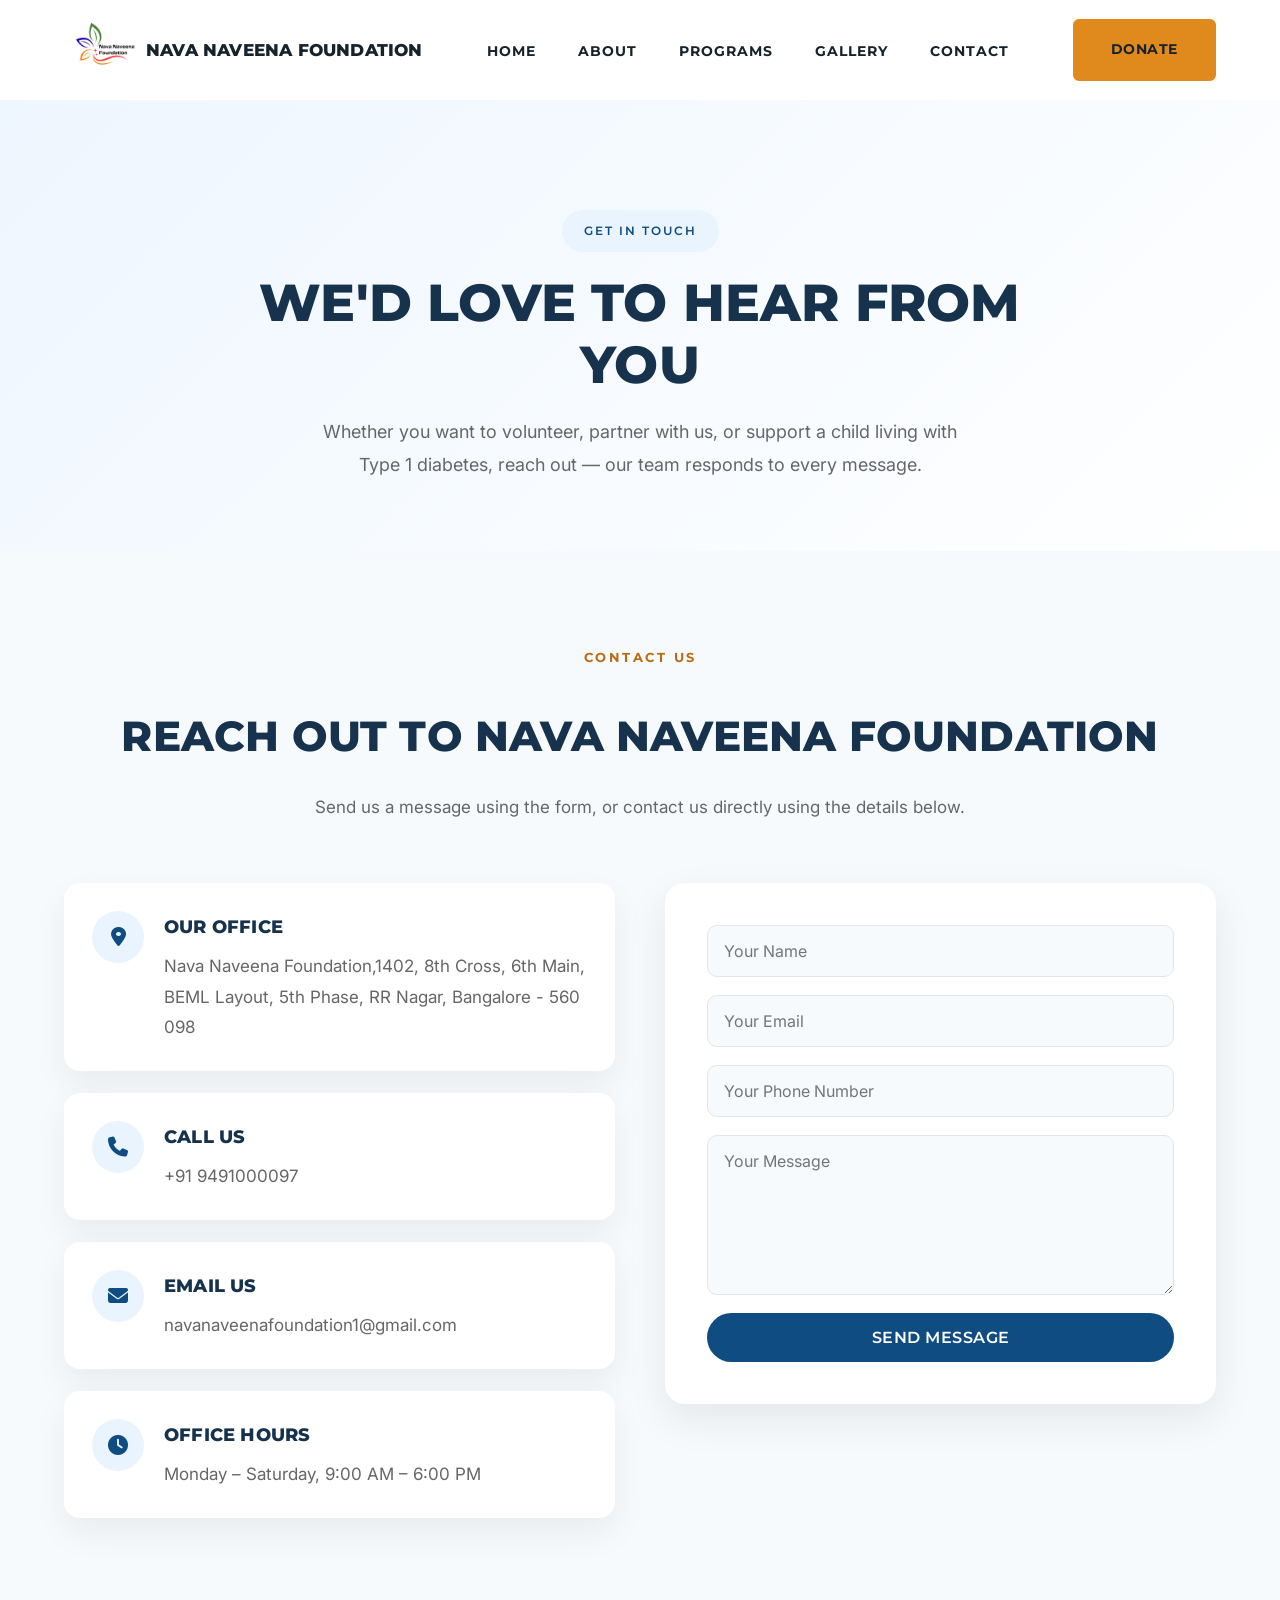
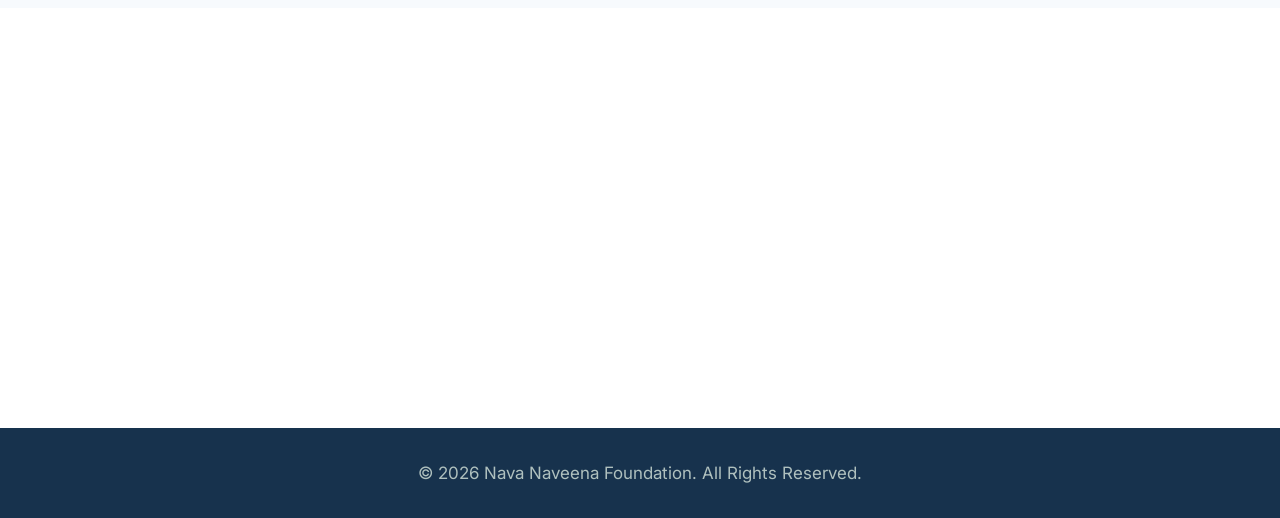
==== contact.html @ af9ff90d "Initial website upload" ====
<!DOCTYPE html>
<html lang="en">

<head>

<meta charset="UTF-8">
<meta name="viewport" content="width=device-width, initial-scale=1.0">

<title>Contact Us | Nava Naveena Foundation</title>

<link rel="preconnect" href="https://fonts.googleapis.com">
<link rel="preconnect" href="https://fonts.gstatic.com" crossorigin>

<link href="https://fonts.googleapis.com/css2?family=Inter:wght@300;400;500;600;700;800&family=Poppins:wght@500;600;700;800&display=swap" rel="stylesheet">

<link rel="stylesheet"
href="https://cdnjs.cloudflare.com/ajax/libs/font-awesome/6.7.2/css/all.min.css">

<link rel="stylesheet" href="css/style.css">
<link rel="stylesheet" href="css/contact.css">

</head>

<body>

<header>

<nav class="navbar container">

<div class="logo">

<img src="images/logo.png" alt="Logo">

<div class="logo-text">

<h4>Nava Naveena Foundation</h4>


</div>

</div>

<ul class="nav-links" id="navLinks">

<li><a href="index.html">Home</a></li>
<li><a href="about.html">About</a></li>
<li><a href="index.html#programs">Programs</a></li>
<li><a href="index.html#gallery">Gallery</a></li>
<li><a href="contact.html" class="active">Contact</a></li>

</ul>

<a href="contact.html" class="primary-btn">

Donate

</a>

<div class="hamburger" id="hamburger">
    <span></span>
    <span></span>
    <span></span>
</div>

</nav>

</header>

<!--=========================
CONTACT HERO
==========================-->

<section class="contact-hero">

<div class="container">

<span class="hero-tag">

Get In Touch

</span>

<h1>

We'd Love to Hear From You

</h1>

<p>

Whether you want to volunteer, partner with us, or support a child living with Type 1 diabetes, reach out — our team responds to every message.

</p>

</div>

</section>

<!--=========================
CONTACT DETAILS & FORM
==========================-->

<section class="contact">

<div class="container">

<div class="section-title">

<span class="section-tag">

CONTACT US

</span>

<h2>

Reach Out to Nava Naveena Foundation

</h2>

<p>

Send us a message using the form, or contact us directly using the details below.

</p>

</div>

<div class="contact-wrapper">

<div class="contact-info">

<div class="info-box">

<i class="fa-solid fa-location-dot"></i>

<div>

<h4>Our Office</h4>

<p>Nava Naveena Foundation,1402, 8th Cross, 6th Main, BEML Layout, 5th Phase, RR Nagar, Bangalore - 560 098</p>

</div>

</div>

<div class="info-box">

<i class="fa-solid fa-phone"></i>

<div>

<h4>Call Us</h4>

<p>+91 9491000097</p>

</div>

</div>

<div class="info-box">

<i class="fa-solid fa-envelope"></i>

<div>

<h4>Email Us</h4>

<p>navanaveenafoundation1@gmail.com</p>

</div>

</div>

<div class="info-box">

<i class="fa-solid fa-clock"></i>

<div>

<h4>Office Hours</h4>

<p>Monday – Saturday, 9:00 AM – 6:00 PM</p>

</div>

</div>

</div>

<div class="contact-form">

<form action="https://api.web3forms.com/submit" method="POST">

<input type="hidden" name="access_key" value="5b0dfaf3-b507-4b1f-b22b-f378f4eee719">

<input type="text" name="name" placeholder="Your Name" required>

<input type="email" name="email" placeholder="Your Email" required>

<input type="tel" name="phone" placeholder="Your Phone Number">

<textarea name="message" placeholder="Your Message" required></textarea>

<button type="submit" class="primary-btn">

Send Message

</button>

</form>

</div>

</div>

</div>

</section>

<!--=========================
MAP
==========================-->

<section class="map">

<iframe
src="https://www.google.com/maps?q=RR%20Nagar%2C%20Bangalore&output=embed"
allowfullscreen=""
loading="lazy"
referrerpolicy="no-referrer-when-downgrade">
</iframe>

</section>

<!--=========================
FOOTER
==========================-->

<footer class="footer">

<div class="container">

<p>

© 2026 Nava Naveena Foundation. All Rights Reserved.

</p>

</div>

</footer>

<script src="js/script.js"></script>

</body>
</html>
---- css/style.css ----
/*==================================
GOOGLE FONTS
==================================*/
@import url('https://fonts.googleapis.com/css2?family=Montserrat:wght@500;600;700;800;900&family=Inter:wght@400;500;600;700;800&display=swap');

/*==================================
RESET
==================================*/

*{
    margin:0;
    padding:0;
    box-sizing:border-box;
}

:root{

    --ink:#16232C;
    --teal-deep:#0E3B3D;
    --teal:#155E5A;
    --teal-soft:#E7F0EF;
    --marigold:#E08A1E;
    --marigold-deep:#B96A12;
    --paper:#FBF7F0;
    --white:#fff;
    --line:#E7DFD0;
    --muted:#5B6B6A;
    --shadow:0 20px 45px rgba(14,45,44,.10);
    --shadow-soft:0 10px 28px rgba(14,45,44,.08);

}

html{
    scroll-behavior:smooth;
}

body{
    font-family:'Inter',sans-serif;
    background:var(--white);
    color:var(--muted);
    font-size:17px;
    line-height:1.8;
    font-weight:400;
    overflow-x:hidden;
    -webkit-font-smoothing:antialiased;
    -moz-osx-font-smoothing:grayscale;
}

img{

    width:100%;
    display:block;

}

a{

    text-decoration:none;

}

ul{

    list-style:none;

}

.container{

    width:90%;
    max-width:1200px;
    margin:auto;

}

section{

    padding:110px 0;

}

h1,h2,h3,h4,h5,h6{
    font-family:'Montserrat',sans-serif;
    color:var(--ink);
    font-weight:800;
    letter-spacing:.2px;
    text-transform:uppercase;
}

p{

    font-size:17px;

}

/*==================================
BUTTONS
==================================*/

.primary-btn{

    display:inline-block;
    background:var(--marigold);
    color:var(--ink);
    padding:16px 36px;
    border-radius:6px;
    font-family:'Montserrat',sans-serif;
    font-weight:700;
    letter-spacing:.5px;
    text-transform:uppercase;
    font-size:14px;
    transition:.3s;
    border:2px solid var(--marigold);

}

.primary-btn:hover{

    background:var(--marigold-deep);
    border-color:var(--marigold-deep);
    color:var(--white);
    transform:translateY(-3px);

}

.secondary-btn{

    display:inline-block;
    border:2px solid var(--white);
    color:var(--white);
    padding:16px 36px;
    border-radius:6px;
    font-family:'Montserrat',sans-serif;
    font-weight:700;
    letter-spacing:.5px;
    text-transform:uppercase;
    font-size:14px;
    transition:.3s;

}

.secondary-btn:hover{

    background:var(--white);
    color:var(--teal-deep);

}

/* On light sections the secondary button needs dark ink, not white */
.hero .secondary-btn{
    border-color:var(--teal-deep);
    color:var(--teal-deep);
}

.hero .secondary-btn:hover{
    background:var(--teal-deep);
    color:var(--white);
}

.why-content .secondary-btn{
    border-color:var(--teal-deep);
    color:var(--teal-deep);
}

/*==================================
HEADER
==================================*/

header{

    position:fixed;
    top:0;
    left:0;
    width:100%;
    background:rgba(255,255,255,.97);
    box-shadow:0 1px 0 var(--line);
    z-index:999;
    backdrop-filter:blur(6px);

}

.navbar{

    height:100px;
    display:flex;
    justify-content:space-between;
    align-items:center;

}

/*==================================
LOGO
==================================*/

.logo{

    display:flex;
    align-items:center;

}

.logo img{

    width:auto;
    height:82px;
    max-width:260px;
    object-fit:contain;

}

/*==================================
NAVIGATION
==================================*/

.nav-links{

    display:flex;
    align-items:center;
    gap:42px;

}

.nav-links a{
    position:relative;
    color:var(--ink);
    font-family:'Montserrat',sans-serif;
    font-size:14px;
    font-weight:700;
    letter-spacing:1px;
    text-transform:uppercase;
    transition:.3s;
    padding-bottom:4px;
}

.nav-links a::after{
    content:"";
    position:absolute;
    left:0;
    bottom:0;
    width:0;
    height:2px;
    background:var(--marigold);
    transition:.3s;
}

.nav-links a:hover{
    color:var(--teal-deep);
}

.nav-links a:hover::after{
    width:100%;
}

/*==================================
FOUNDATION BANNER (signature opening band)
==================================*/

.foundation-banner{

    position:relative;
    margin-top:100px;
    height:64vh;
    min-height:440px;
    max-height:620px;
    overflow:hidden;
    display:flex;
    align-items:flex-end;

}

.banner-media{

    position:absolute;
    inset:0;
    z-index:1;

}

.banner-media img{

    width:100%;
    height:100%;
    object-fit:cover;

}

.foundation-banner::before{

    content:"";
    position:absolute;
    inset:0;
    z-index:2;
    background:
        linear-gradient(0deg, rgba(14,59,61,.92) 0%, rgba(14,59,61,.55) 42%, rgba(14,59,61,.15) 75%, rgba(14,59,61,.35) 100%);

}

.banner-content{

    position:relative;
    z-index:3;
    padding-bottom:60px;
    color:var(--white);

}

.banner-logo-row{

    display:flex;
    align-items:center;
    gap:24px;
    margin-bottom:26px;

}

.banner-logo-row img{

    width:170px;
    height:170px;
    object-fit:contain;
    background:var(--white);
    border-radius:50%;
    padding:18px;
    box-shadow:0 8px 24px rgba(0,0,0,.25);

}

.banner-eyebrow{

    display:inline-block;
    font-family:'Inter',sans-serif;
    font-size:13px;
    font-weight:700;
    letter-spacing:2.5px;
    text-transform:uppercase;
    color:var(--marigold);

}

.banner-title{

    font-family:'Montserrat',sans-serif;
    font-weight:900;
    font-size:clamp(34px,5.5vw,64px);
    color:var(--white);
    line-height:1.1;
    letter-spacing:.5px;
    text-transform:uppercase;
    margin-top:14px;
    max-width:820px;

}

.banner-rule{

    display:block;
    width:96px;
    height:3px;
    background:var(--marigold);
    margin-top:28px;
    border-radius:2px;

}

/*==================================
HERO SECTION
==================================*/

.hero{
    padding:40px 0 0;
    display:grid;
    grid-template-columns:52% 48%;
    align-items:center;
    background:var(--paper);
}

/* Left Side */

.hero-left{
    padding:100px 70px 100px 0;
    display:flex;
    flex-direction:column;
    justify-content:center;
}

/* Tag */

.hero-tag{
    display:inline-block;
    width:fit-content;
    padding:9px 22px;
    background:var(--teal-soft);
    color:var(--teal-deep);
    border-radius:40px;
    font-family:'Montserrat',sans-serif;
    font-size:12px;
    font-weight:700;
    letter-spacing:2px;
    text-transform:uppercase;
    margin-bottom:28px;
}

/* Heading */

.hero h1{
    font-size:52px;
    font-weight:800;
    line-height:1.18;
    letter-spacing:0;
    color:var(--ink);
    margin-bottom:26px;
    text-transform:none;
}

.hero h1 span{
    color:var(--marigold-deep);
}

/* Paragraph */

.hero p{
    font-family:'Inter',sans-serif;
    font-size:18px;
    color:var(--muted);
    line-height:1.85;
    margin-bottom:38px;
    max-width:560px;
}

/* Buttons */

.hero-buttons{
    display:flex;
    gap:18px;
    flex-wrap:wrap;
    margin-bottom:56px;
}

/* Stats */

.hero-stats{
    display:flex;
    gap:40px;
    flex-wrap:wrap;
    padding-top:36px;
    border-top:1px solid var(--line);
}

.hero-stats div{
    text-align:left;
}

.hero-stats h3{
    color:var(--teal-deep);
    font-size:30px;
    font-weight:800;
    margin-bottom:4px;
}

.hero-stats p{
    margin:0;
    font-family:'Inter',sans-serif;
    font-size:14px;
    color:var(--muted);
    text-transform:none;
}

/* Right Side */

.hero-right{
    position:relative;
    height:100%;
    min-height:640px;
    overflow:hidden;
}

.hero-right::after{
    content:"";
    position:absolute;
    inset:0;
    background:linear-gradient(200deg, rgba(14,59,61,.28), rgba(14,59,61,0) 55%);
    mix-blend-mode:multiply;
}

.hero-right img{
    width:100%;
    height:100%;
    object-fit:cover;
    display:block;
}

/*==================================
SECTION TITLE
==================================*/

.section-title{
    text-align:center;
    margin-bottom:70px;
}

.section-title span{
    display:inline-block;
    color:var(--marigold-deep);
    font-family:'Montserrat',sans-serif;
    font-size:13px;
    font-weight:700;
    letter-spacing:2.5px;
    text-transform:uppercase;
}

.section-title h2{
    font-size:36px;
    font-weight:800;
    margin-top:14px;
    color:var(--ink);
}

.section-title p{
    font-family:'Inter',sans-serif;
    max-width:680px;
    margin:20px auto 0;
    color:var(--muted);
    text-transform:none;
}

/*==================================
ABOUT
==================================*/

.about{
    background:var(--white);
}

.about-container{
    display:grid;
    grid-template-columns:1fr 1fr;
    gap:70px;
    align-items:center;
}

.about-image img{
    width:100%;
    height:500px;
    object-fit:cover;
    border-radius:12px;
    box-shadow:var(--shadow);
}

.section-tag{
    display:inline-block;
    color:var(--marigold-deep);
    font-family:'Montserrat',sans-serif;
    font-size:13px;
    font-weight:700;
    letter-spacing:2.5px;
    text-transform:uppercase;
    margin-bottom:18px;
}

.about-content h2{
    font-size:34px;
    font-weight:800;
    margin-bottom:22px;
    line-height:1.3;
}

.about-content p{
    font-family:'Inter',sans-serif;
    margin-bottom:20px;
    color:var(--muted);
    text-transform:none;
}

.about-content .primary-btn{
    margin-top:10px;
}

/*==================================
MISSION & VISION
==================================*/

.mission-vision{
    background:var(--paper);
}

.mv-grid{
    display:grid;
    grid-template-columns:repeat(2,1fr);
    gap:32px;
}

.mv-card{
    background:var(--white);
    padding:46px;
    border-radius:12px;
    text-align:left;
    box-shadow:var(--shadow-soft);
    border-top:3px solid var(--teal-deep);
    transition:.3s;
}

.mv-card:nth-child(2){
    border-top-color:var(--marigold);
}

.mv-card:hover{
    transform:translateY(-8px);
}

.mv-icon{
    width:64px;
    height:64px;
    border-radius:50%;
    background:var(--teal-soft);
    display:flex;
    align-items:center;
    justify-content:center;
    margin-bottom:26px;
}

.mv-icon i{
    color:var(--teal-deep);
    font-size:26px;
}

.mv-card h3{
    margin-bottom:15px;
    font-size:21px;
}

.mv-card p{
    font-family:'Inter',sans-serif;
    color:var(--muted);
    text-transform:none;
}

/*==================================
OBJECTIVES
==================================*/

.objectives{
    background:var(--white);
}

.objective-grid{
    display:grid;
    grid-template-columns:repeat(3,1fr);
    gap:28px;
}

.objective-card{
    background:var(--paper);
    border-radius:12px;
    padding:38px 34px;
    text-align:left;
    transition:.3s;
}

.objective-card:hover{
    background:var(--teal-soft);
    transform:translateY(-6px);
}

.objective-card i{
    font-size:32px;
    color:var(--teal-deep);
    margin-bottom:22px;
}

.objective-card h4{
    margin-bottom:14px;
    font-size:18px;
    font-weight:700;
}

.objective-card p{
    font-family:'Inter',sans-serif;
    color:var(--muted);
    text-transform:none;
}

/*==================================
IMPACT
==================================*/

.impact{
    background:var(--teal-deep);
    color:var(--white);
}

.impact .section-title span{
    color:var(--marigold);
}
.impact .section-title h2,
.impact .section-title p{
    color:var(--white);
}

.impact .section-title p{
    opacity:.8;
}

.impact-grid{
    display:grid;
    grid-template-columns:repeat(4,1fr);
    gap:24px;
}

.impact-box{
    background:rgba(255,255,255,.07);
    border:1px solid rgba(255,255,255,.14);
    border-radius:12px;
    padding:42px 20px;
    text-align:center;
    transition:.3s;
}

.impact-box:hover{
    background:rgba(255,255,255,.12);
    transform:translateY(-6px);
}

.impact-box i{
    font-size:34px;
    color:var(--marigold);
    margin-bottom:20px;
}

.impact-box h2{
    color:var(--white);
    font-size:34px;
    font-weight:800;
    margin-bottom:8px;
}

.impact-box p{
    color:var(--white);
    opacity:.85;
    margin:0;
    font-family:'Inter',sans-serif;
    text-transform:none;
}
/*==================================
PROGRAMS
==================================*/

.programs{
    background:var(--paper);
}

.program-grid{
    display:grid;
    grid-template-columns:repeat(3,1fr);
    gap:28px;
}

.program-card{
    background:var(--white);
    padding:38px;
    border-radius:12px;
    box-shadow:var(--shadow-soft);
    transition:.35s;
    border-top:3px solid transparent;
}

.program-card:hover{
    transform:translateY(-8px);
    border-top:3px solid var(--marigold);
    box-shadow:var(--shadow);
}

.program-card i{
    font-size:38px;
    color:var(--teal-deep);
    margin-bottom:24px;
}

.program-card h3{
    font-size:19px;
    font-weight:700;
    margin-bottom:14px;
}

.program-card p{
    font-family:'Inter',sans-serif;
    color:var(--muted);
    margin-bottom:24px;
    line-height:1.7;
    text-transform:none;
}

.program-card a{
    color:var(--marigold-deep);
    font-family:'Montserrat',sans-serif;
    font-weight:700;
    font-size:14px;
    letter-spacing:.3px;
    text-transform:uppercase;
}

/*==================================
WHY CHOOSE US
==================================*/

.why-us{
    background:var(--white);
}

.why-container{
    display:grid;
    grid-template-columns:1fr 1fr;
    gap:70px;
    align-items:center;
}

.why-image img{
    width:100%;
    height:550px;
    object-fit:cover;
    border-radius:12px;
    box-shadow:var(--shadow);
}

.why-content h2{
    font-size:34px;
    font-weight:800;
    margin-bottom:26px;
}

.why-content p{
    font-family:'Inter',sans-serif;
    margin-bottom:26px;
    color:var(--muted);
    text-transform:none;
}

.why-content ul{
    margin-bottom:36px;
}

.why-content li{
    display:flex;
    align-items:center;
    gap:12px;
    margin-bottom:18px;
    color:var(--ink);
    font-family:'Inter',sans-serif;
    font-weight:600;
    text-transform:none;
}

.why-content li i{
    color:var(--marigold-deep);
    font-size:18px;
}

/*==================================
TRUSTEES
==================================*/

.trustees{
    background:var(--white);
}

.trustee-grid{
    display:grid;
    grid-template-columns:repeat(5,1fr);
    gap:24px;
}

.trustee-card{
    background:var(--paper);
    border-radius:12px;
    padding:34px 20px;
    text-align:center;
    transition:.3s;
}

.trustee-card:hover{
    background:var(--teal-soft);
    transform:translateY(-6px);
}

.trustee-icon{
    width:70px;
    height:70px;
    margin:0 auto 18px;
    border-radius:50%;
    background:var(--teal-deep);
    display:flex;
    align-items:center;
    justify-content:center;
}

.trustee-icon i{
    color:var(--white);
    font-size:26px;
}

.trustee-card h4{
    font-size:15px;
    margin-bottom:8px;
    line-height:1.3;
}

.trustee-card span{
    display:inline-block;
    font-family:'Inter',sans-serif;
    font-size:12px;
    font-weight:700;
    letter-spacing:.5px;
    text-transform:uppercase;
    color:var(--marigold-deep);
}

/*==================================
EVENTS
==================================*/

.events{
    background:var(--paper);
}

.event-grid{
    display:grid;
    grid-template-columns:repeat(3,1fr);
    gap:28px;
}

.event-card{
    background:var(--white);
    border-radius:12px;
    overflow:hidden;
    box-shadow:var(--shadow-soft);
    transition:.35s;
}

.event-card:hover{
    transform:translateY(-8px);
    box-shadow:var(--shadow);
}

.event-card img{
    width:100%;
    height:230px;
    object-fit:cover;
}

.event-content{
    padding:30px;
}

.event-content span{
    color:var(--marigold-deep);
    font-family:'Montserrat',sans-serif;
    font-weight:700;
    font-size:12px;
    letter-spacing:1px;
    text-transform:uppercase;
}

.event-content h3{
    margin:14px 0;
    font-size:19px;
}

.event-content p{
    font-family:'Inter',sans-serif;
    color:var(--muted);
    margin-bottom:20px;
    text-transform:none;
}

.event-content a{
    color:var(--teal-deep);
    font-family:'Montserrat',sans-serif;
    font-weight:700;
    font-size:14px;
    text-transform:uppercase;
    letter-spacing:.3px;
}

/*==================================
GALLERY
==================================*/

.gallery{
    background:var(--white);
}

.gallery-grid{
    display:grid;
    grid-template-columns:repeat(3,1fr);
    gap:18px;
}

.gallery-grid img{
    width:100%;
    height:250px;
    object-fit:cover;
    border-radius:10px;
    transition:.4s;
    cursor:pointer;
}

.gallery-grid img:hover{
    transform:scale(1.03);
    box-shadow:var(--shadow);
}
/*==================================
CONTACT
==================================*/

.contact{
    background:var(--paper);
}

.contact-wrapper{
    display:grid;
    grid-template-columns:1fr 1fr;
    gap:56px;
    margin-top:60px;
}

.contact-info{
    display:flex;
    flex-direction:column;
    gap:22px;
}

.info-box{
    display:flex;
    align-items:flex-start;
    gap:20px;
    background:var(--white);
    padding:26px;
    border-radius:12px;
    box-shadow:var(--shadow-soft);
    transition:.3s;
}

.info-box:hover{
    transform:translateY(-6px);
}

.info-box i{
    width:52px;
    height:52px;
    background:var(--teal-deep);
    color:var(--white);
    border-radius:50%;
    display:flex;
    justify-content:center;
    align-items:center;
    font-size:19px;
    flex-shrink:0;
}

.info-box h4{
    margin-bottom:8px;
    font-size:16px;
}

.info-box p{
    font-family:'Inter',sans-serif;
    text-transform:none;
}

.contact-form{
    background:var(--white);
    padding:42px;
    border-radius:12px;
    box-shadow:var(--shadow-soft);
}

.contact-form form{
    display:flex;
    flex-direction:column;
    gap:18px;
}

.contact-form input,
.contact-form textarea{
    width:100%;
    padding:15px 16px;
    border:1px solid var(--line);
    border-radius:8px;
    font-family:'Inter',sans-serif;
    font-size:16px;
    outline:none;
    transition:.3s;
    background:var(--paper);
}

.contact-form input:focus,
.contact-form textarea:focus{
    border-color:var(--teal-deep);
    background:var(--white);
}

.contact-form textarea{
    resize:vertical;
    min-height:160px;
}

.contact-form button{
    border:none;
    cursor:pointer;
}

/*==================================
MAP
==================================*/

.map iframe{
    width:100%;
    height:420px;
    border:none;
    filter:grayscale(20%);
}

/*==================================
FOOTER
==================================*/

footer{
    background:var(--ink);
    color:var(--white);
    padding:70px 0 25px;
}

.footer-grid{
    display:grid;
    grid-template-columns:2fr 1fr 1fr 1fr;
    gap:40px;
}

.footer-logo{
    display:flex;
    align-items:center;
    gap:15px;
    margin-bottom:20px;
}

.footer-logo img{
    width:60px;
    height:60px;
    object-fit:contain;
    background:var(--white);
    border-radius:50%;
    padding:6px;
}

.footer-logo h3{
    color:var(--white);
    font-size:18px;
}

.footer-logo p{
    font-family:'Inter',sans-serif;
    text-transform:none;
}

footer h4{
    color:var(--white);
    margin-bottom:22px;
    font-size:15px;
    font-weight:700;
}

footer p{
    color:#AFC0BE;
}

footer ul li{
    margin-bottom:12px;
}

footer ul li a{
    color:#AFC0BE;
    font-family:'Inter',sans-serif;
    text-transform:none;
    transition:.3s;
}

footer ul li a:hover{
    color:var(--marigold);
    padding-left:6px;
}

.social-links{
    display:flex;
    gap:14px;
    margin-top:22px;
}

.social-links a{
    width:42px;
    height:42px;
    border-radius:50%;
    background:rgba(255,255,255,.08);
    color:var(--white);
    display:flex;
    justify-content:center;
    align-items:center;
    transition:.3s;
}

.social-links a:hover{
    background:var(--marigold);
    color:var(--ink);
    transform:translateY(-4px);
}

footer hr{
    border:none;
    border-top:1px solid rgba(255,255,255,.1);
    margin:45px 0 25px;
}

.copyright{
    text-align:center;
}

.copyright p{
    color:#AFC0BE;
    font-family:'Inter',sans-serif;
    font-size:14px;
    text-transform:none;
}

/*==================================
ANIMATION
==================================*/

.program-card,
.objective-card,
.mv-card,
.event-card,
.info-box,
.impact-box{
    transition:all .35s ease;
}

/*==================================
MOBILE HAMBURGER MENU
==================================*/

.hamburger{
    display:none;
    flex-direction:column;
    justify-content:space-between;
    width:28px;
    height:20px;
    background:none;
    border:none;
    cursor:pointer;
    z-index:1001;
}

.hamburger span{
    display:block;
    width:100%;
    height:3px;
    background:var(--ink);
    border-radius:2px;
    transition:.3s;
}

.hamburger.active span:nth-child(1){
    transform:translateY(8.5px) rotate(45deg);
}

.hamburger.active span:nth-child(2){
    opacity:0;
}

.hamburger.active span:nth-child(3){
    transform:translateY(-8.5px) rotate(-45deg);
}

/*==================================
RESPONSIVE
==================================*/

@media(max-width:992px){

.hero,
.about-container,
.why-container,
.contact-wrapper{
    grid-template-columns:1fr;
}

.hero-left{
    padding:70px 40px;
    text-align:center;
}

.hero-tag{
    margin-left:auto;
    margin-right:auto;
}

.hero-buttons,
.hero-stats{
    justify-content:center;
}

.hero p{
    margin-left:auto;
    margin-right:auto;
}

.hero-right{
    height:480px;
    min-height:0;
}

.banner-content{
    text-align:center;
}

.banner-logo-row{
    justify-content:center;
}

.banner-rule{
    margin-left:auto;
    margin-right:auto;
}

.program-grid,
.objective-grid,
.event-grid,
.gallery-grid,
.impact-grid,
.mv-grid,
.footer-grid,
.trustee-grid{
    grid-template-columns:repeat(2,1fr);
}

.nav-links{
    gap:25px;
}

}

@media(max-width:768px){

section{
    padding:70px 0;
}

.foundation-banner{
    height:52vh;
    min-height:360px;
    margin-top:90px;
}

.navbar{
    height:90px;
}

.hero h1{
    font-size:32px;
}

.hero p{
    font-size:16px;
}

.program-grid,
.objective-grid,
.event-grid,
.gallery-grid,
.impact-grid,
.mv-grid,
.footer-grid,
.trustee-grid,
.contact-wrapper{
    grid-template-columns:1fr;
}

.hero-stats{
    flex-direction:column;
    gap:20px;
    align-items:center;
}

.hero-buttons{
    flex-direction:column;
    align-items:center;
}

.hamburger{
    display:flex;
}

.nav-links{
    position:fixed;
    top:0;
    right:-100%;
    width:70%;
    max-width:320px;
    height:100vh;
    background:var(--white);
    flex-direction:column;
    justify-content:center;
    align-items:center;
    gap:34px;
    box-shadow:-10px 0 30px rgba(0,0,0,.15);
    transition:right .35s ease;
    z-index:1000;
}

.nav-links.active{
    right:0;
}

.navbar .primary-btn{
    display:none;
}

.logo img{
    width:auto;
    height:56px;
    max-width:170px;
}

.contact-form{
    padding:26px;
}

.footer-grid{
    text-align:center;
}

.footer-logo{
    justify-content:center;
}

.social-links{
    justify-content:center;
}

}
---- css/contact.css ----
/*==================================
CONTACT PAGE
==================================*/

/*=========================
FIXES: style.css has a fixed
header and a homepage-only
.hero grid rule — reset both
here so this page isn't
affected by them.
==========================*/

body{
    padding-top:100px;
    font-family:'Inter',sans-serif;
    color:#555;
    line-height:1.8;
}

section{
    padding:90px 0;
}

.container{
    width:90%;
    max-width:1200px;
    margin:auto;
}

.section-tag{

    display:inline-block;
    color:#0F4C81;
    font-size:14px;
    font-weight:700;
    letter-spacing:2px;
    text-transform:uppercase;
    margin-bottom:15px;

}

.section-title{

    text-align:center;
    margin-bottom:60px;

}

.section-title h2{

    font-size:42px;
    color:#17324D;
    margin-bottom:18px;

}

.section-title p{

    max-width:700px;
    margin:auto;
    color:#666;

}

/*=========================
CONTACT HERO
==========================*/

.contact-hero{

    background:linear-gradient(135deg,#EEF6FF,#FFFFFF);
    padding:110px 0 70px;
    text-align:center;

}

.contact-hero .hero-tag{

    display:inline-block;
    background:#EAF4FF;
    color:#0F4C81;
    padding:10px 22px;
    border-radius:30px;
    margin-bottom:20px;
    font-weight:600;

}

.contact-hero h1{

    font-size:52px;
    color:#17324D;
    max-width:800px;
    margin:0 auto 20px;
    line-height:1.2;

}

.contact-hero p{

    max-width:650px;
    margin:0 auto;
    color:#666;
    font-size:18px;

}

/*=========================
CONTACT DETAILS & FORM
==========================*/

.contact{

    background:#F7FAFD;

}

.contact-wrapper{

    display:grid;
    grid-template-columns:1fr 1fr;
    gap:50px;
    align-items:start;

}

.contact-info{

    display:flex;
    flex-direction:column;
    gap:22px;

}

.info-box{

    display:flex;
    align-items:flex-start;
    gap:20px;
    background:#fff;
    padding:28px;
    border-radius:16px;
    box-shadow:0 15px 35px rgba(0,0,0,.06);
    transition:.3s;

}

.info-box:hover{

    transform:translateY(-6px);
    box-shadow:0 20px 45px rgba(0,0,0,.1);

}

.info-box i{

    width:52px;
    height:52px;
    background:#EAF4FF;
    color:#0F4C81;
    border-radius:50%;
    display:flex;
    justify-content:center;
    align-items:center;
    font-size:20px;
    flex-shrink:0;

}

.info-box h4{

    color:#17324D;
    margin-bottom:8px;
    font-size:18px;

}

.info-box p{

    margin:0;
    color:#666;

}

.contact-form{

    background:#fff;
    padding:42px;
    border-radius:20px;
    box-shadow:0 15px 40px rgba(0,0,0,.08);

}

.contact-form form{

    display:flex;
    flex-direction:column;
    gap:18px;

}

.contact-form input,
.contact-form textarea{

    width:100%;
    padding:15px 16px;
    border:1px solid #E0E6EC;
    border-radius:10px;
    font-family:'Inter',sans-serif;
    font-size:16px;
    outline:none;
    transition:.3s;
    background:#F7FAFD;

}

.contact-form input:focus,
.contact-form textarea:focus{

    border-color:#0F4C81;
    background:#fff;

}

.contact-form textarea{

    resize:vertical;
    min-height:160px;

}

.contact-form .primary-btn{

    display:inline-block;
    background:#0F4C81;
    color:#fff;
    padding:15px 36px;
    border-radius:50px;
    border:none;
    cursor:pointer;
    font-weight:600;
    font-size:16px;
    transition:.35s;

}

.contact-form .primary-btn:hover{

    background:#0A365A;
    transform:translateY(-3px);

}

/*=========================
MAP
==========================*/

.map{

    padding:0;

}

.map iframe{

    width:100%;
    height:420px;
    border:none;
    display:block;

}

/*=========================
FOOTER
==========================*/

.footer{

    background:#17324D;
    color:#fff;
    text-align:center;
    padding:30px 0;

}

.footer p{

    margin:0;

}

/*=========================
RESPONSIVE
==========================*/

@media(max-width:992px){

.contact-wrapper{

    grid-template-columns:1fr;

}

.contact-hero h1{

    font-size:40px;

}

}

@media(max-width:768px){

section{

    padding:60px 0;

}

.contact-hero{

    padding:90px 0 50px;

}

.contact-hero h1{

    font-size:32px;

}

.contact-form{

    padding:26px;

}

}
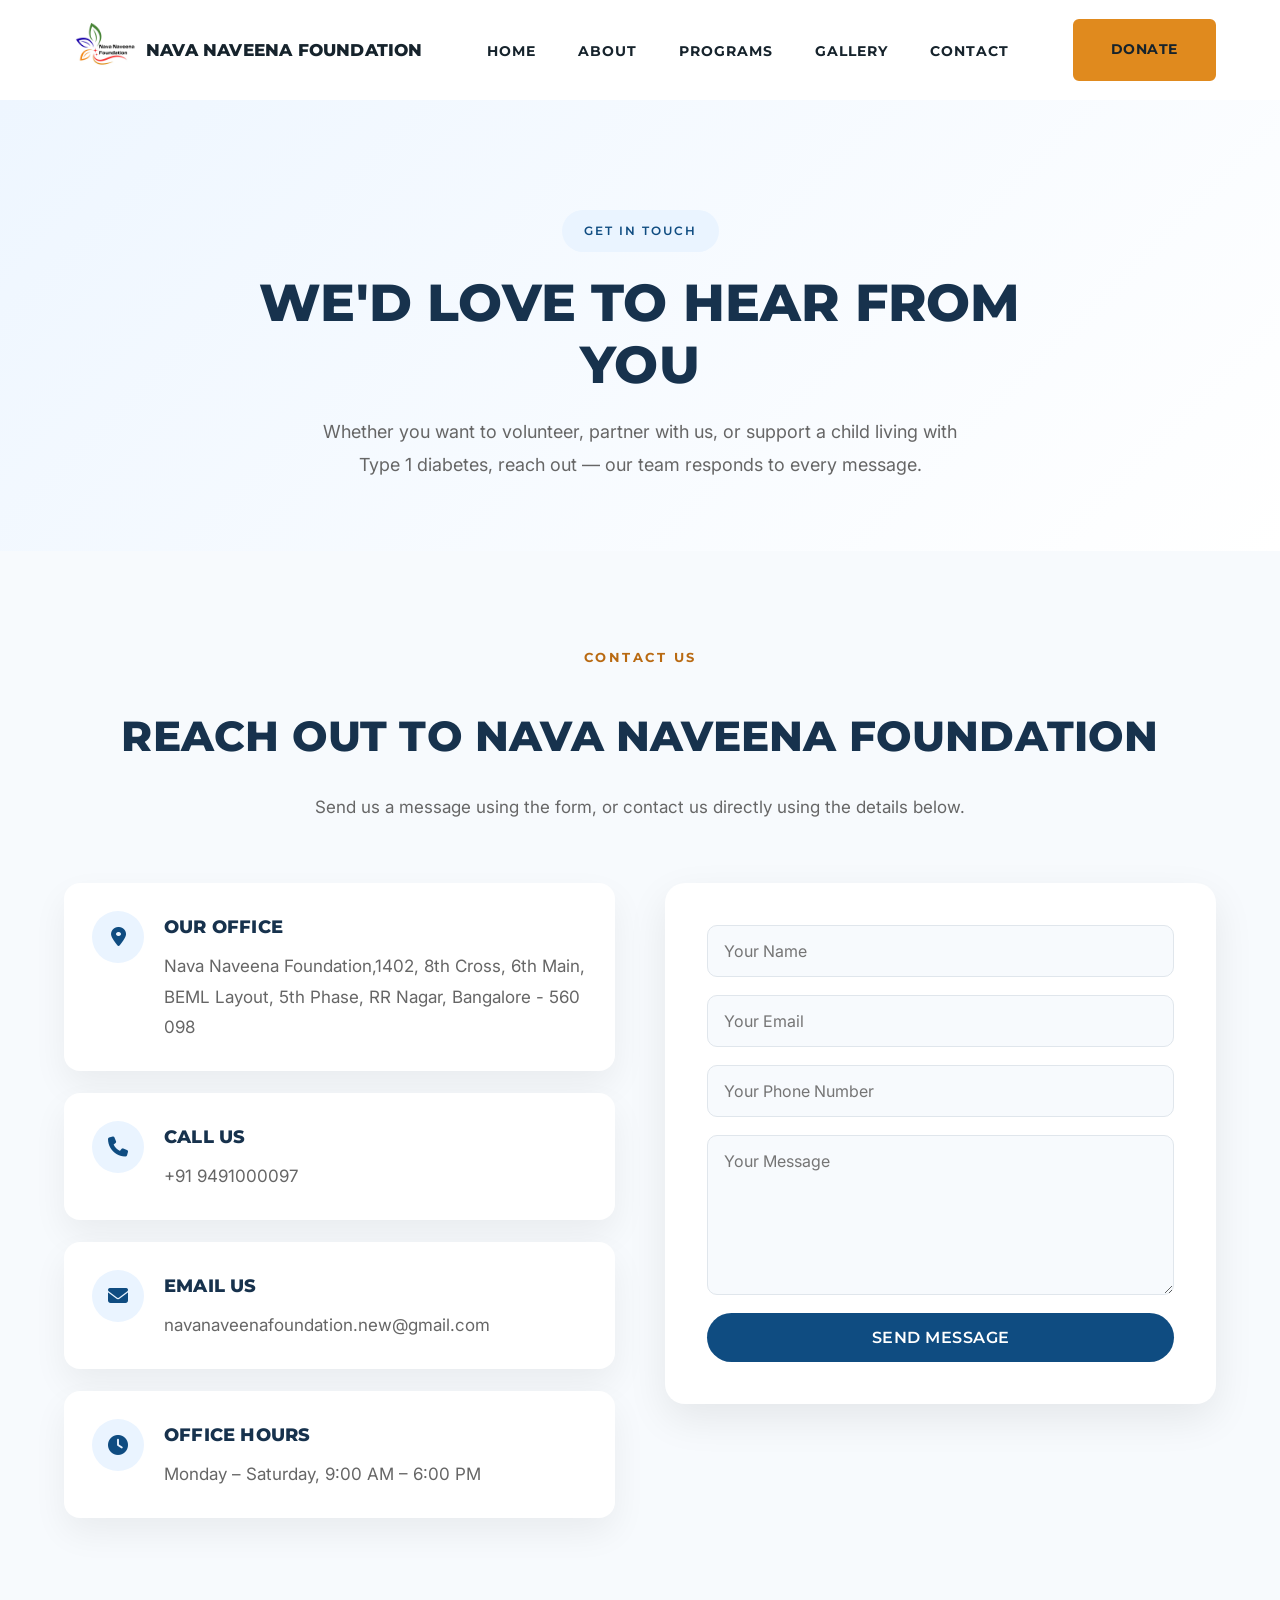
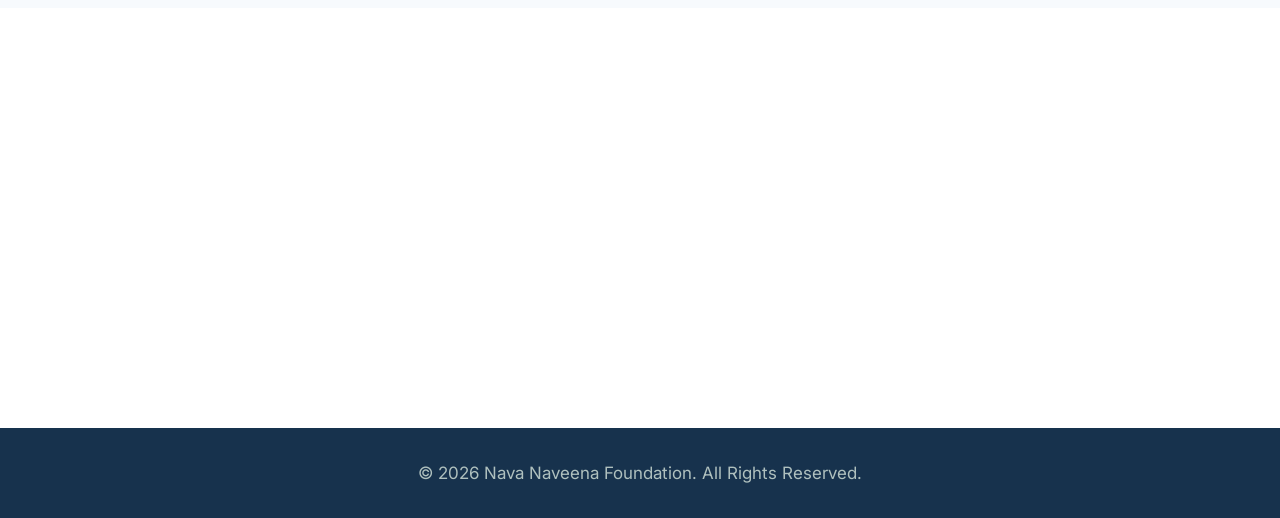
==== commit 6a058086: "Updated contact information" ====
--- a/contact.html
+++ b/contact.html
@@ -166,7 +166,7 @@
 
 <h4>Email Us</h4>
 
-<p>navanaveenafoundation1@gmail.com</p>
+<p>navanaveenafoundation.new@gmail.com</p>
 
 </div>
 
